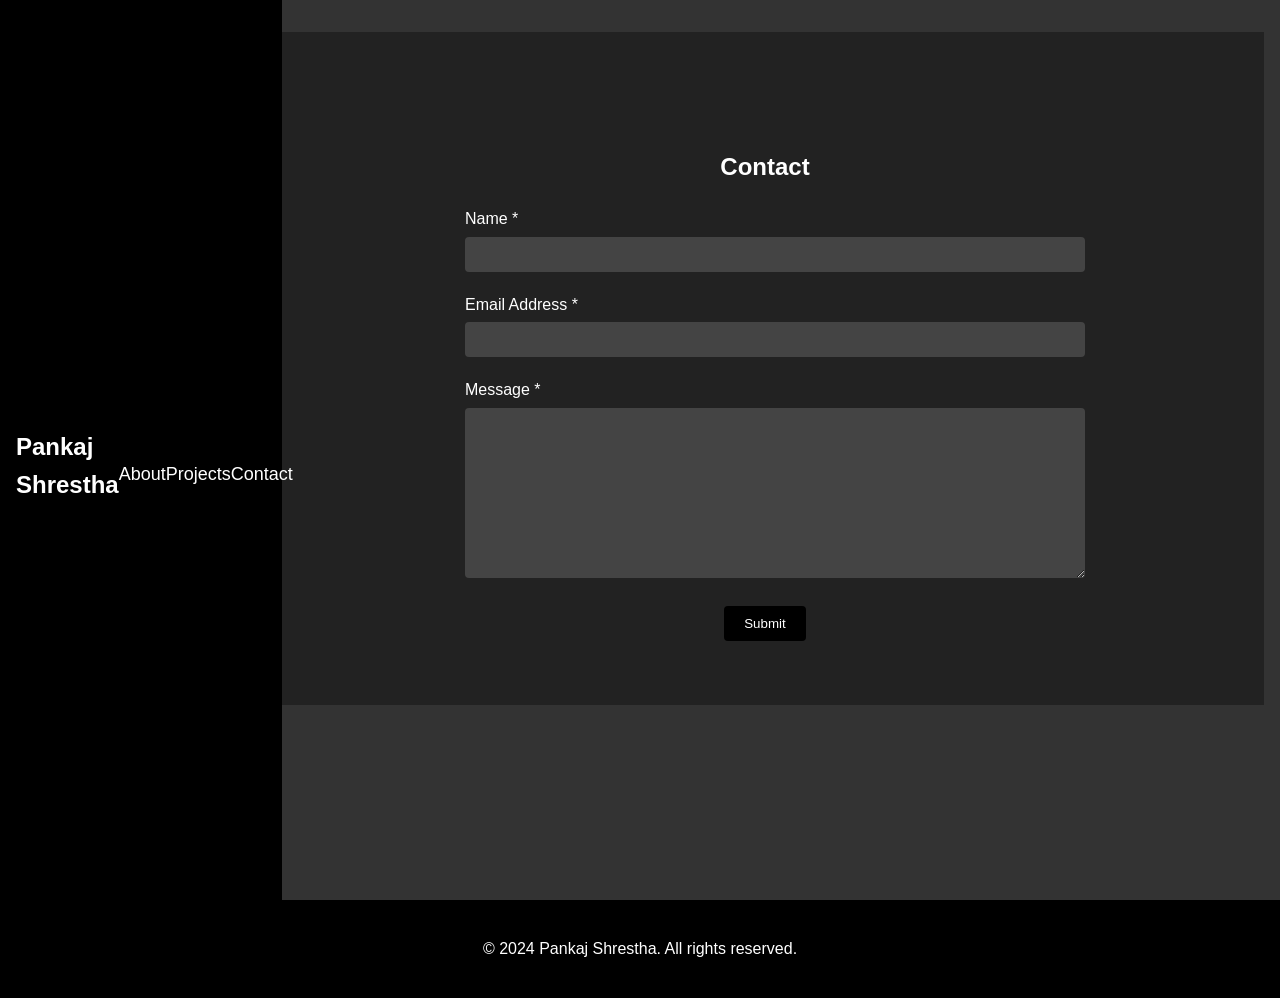
==== contact.html @ aa66aa72 "Redesign portfolio to dashboard layout" ====
<!DOCTYPE html>
<html lang="en">
<head>
    <meta charset="UTF-8">
    <meta name="viewport" content="width=device-width, initial-scale=1.0">
    <title>Contact Pankaj Shrestha</title>
    <link rel="stylesheet" href="styles.css">
</head>
<body>
    <div class="dashboard">
        <nav class="sidebar">
            <div class="logo">
                <a href="index.html">Pankaj Shrestha</a>
            </div>
            <ul>
                <li><a href="index.html#about">About</a></li>
                <li><a href="index.html#Project">Projects</a></li>
                <li><a href="#">Contact</a></li>
            </ul>
        </nav>
        <div class="main-content">
            <section id="contact">
                <div class="container">
                    <h2>Contact</h2>
                    <form action="https://formspree.io/f/mjkbvnqn" method="post">
                        <div class="form-group">
                            <label for="name">Name *</label>
                            <input type="text" id="name" name="name" required>
                        </div>
                        <div class="form-group">
                            <label for="email">Email Address *</label>
                            <input type="email" id="email" name="email" required>
                        </div>
                        <div class="form-group">
                            <label for="message">Message *</label>
                            <textarea id="message" name="message" required></textarea>
                        </div>
                        <button type="submit">Submit</button>
                    </form>
                </div>
            </section>
        </div>
    </div>
    <footer>
        <p>&copy; 2024 Pankaj Shrestha. All rights reserved.</p>
    </footer>
    <script src="script.js"></script>
</body>
</html>
---- styles.css ----
body {
    font-family: josefin-sans, Arial, sans-serif;
    margin: 0;
    padding: 0;
    background-color: #333;
    color: #fff;
    line-height: 1.6;
}

.dashboard {
    display: flex;
    min-height: 100vh;
}

.sidebar {
    width: 250px;
    background-color: #000;
    padding: 1rem;
    position: fixed;
    top: 0;
    left: 0;
    height: 100vh;
}

.sidebar .logo a {
    font-size: 1.5rem;
    font-weight: bold;
    color: #fff;
    text-decoration: none;
}

.sidebar ul {
    list-style: none;
    padding: 0;
    margin-top: 1rem;
}

.sidebar ul li {
    margin: 1rem 0;
}

.sidebar ul li a {
    text-decoration: none;
    color: #fff;
    font-size: 1.125rem;
}

.main-content {
    margin-left: 250px;
    padding: 2rem 1rem;
    flex: 1;
}

.container {
    width: 80%;
    margin: 0 auto;
    overflow: hidden;
}

header {
    background-color: #000;
    padding: 1rem 0;
    position: fixed;
    width: 100%;
    top: 0;
    z-index: 1000;
}

nav {
    display: flex;
    justify-content: space-between;
    align-items: center;
    width: 80%;
    margin: 0 auto;
}

nav .logo a {
    font-size: 1.5rem;
    font-weight: bold;
    color: #fff;
    text-decoration: none;
}

nav ul {
    list-style: none;
    display: flex;
    margin: 0;
    padding: 0;
}

nav ul li {
    margin-left: 1.25rem;
}

nav ul li a {
    text-decoration: none;
    color: #fff;
    font-size: 1.125rem;
}

.hero {
    min-height: 100vh;
    display: flex;
    justify-content: center;
    align-items: center;
    text-align: center;
    padding: 2rem 1rem;
}

.hero-text {
    max-width: 800px;
    margin: 0 auto;
}

.hero h1 {
    font-size: 3rem;
    margin-bottom: 1rem;
}

.about-container {
    background-color: #000000;
    padding: 2rem;
    border-radius: 8px;
}

.about-container p {
    font-size: 1.2em;
    line-height: 1.6;
    color: #ffffff;
    text-align: justify;
    margin: 0 auto;
    max-width: 800px;
}

section {
    padding: 4rem 1.25rem;
    text-align: center;
}

#Project {
    background-color: #444;
}

#contact {
    background-color: #222;
    padding-top: 6rem;
}

form {
    max-width: 600px;
    margin: 0 auto;
}

.form-group {
    margin-bottom: 1.25rem;
}

label {
    display: block;
    margin-bottom: 0.3125rem;
    text-align: left;
}

input,
textarea {
    width: 100%;
    padding: 0.625rem;
    border: none;
    border-radius: 4px;
    background-color: #444;
    color: #fff;
}

textarea {
    height: 150px;
}

button {
    display: inline-block;
    padding: 0.625rem 1.25rem;
    border: none;
    border-radius: 4px;
    background-color: #000;
    color: #fff;
    cursor: pointer;
    transition: background-color 0.3s ease;
}

button:hover {
    background-color: #444;
}

footer {
    background-color: #000;
    color: #fff;
    text-align: center;
    padding: 1.25rem 0;
}

#ref ul {
    list-style: none;
    padding: 0;
    display: flex;
    flex-wrap: wrap;
    justify-content: center;
}

#ref ul li {
    display: inline;
    margin: 0 10px;
    padding: 10px;
}

#ref ul li a {
    font-size: 1.2rem;
    text-decoration: none;
    color: #fff;
}

#ref ul li a:hover {
    color: #ddd;
}

@media (max-width: 768px) {
    body {
        padding-top: 120px;
    }

    nav {
        flex-direction: column;
        align-items: center;
    }

    nav ul {
        margin-top: 1rem;
    }

    nav ul li {
        margin: 0 0.625rem;
    }

    .hero h1 {
        font-size: 2.25rem;
    }

    .about-container {
        padding: 1.5rem;
    }

    .hero {
        min-height: 100vh;
    }
}

@media (max-width: 600px) {
    .container {
        width: 90%;
    }

    nav .logo a {
        font-size: 1.25rem;
    }

    nav ul li a {
        font-size: 1rem;
    }

    .hero h1 {
        font-size: 2rem;
    }

    .about-container {
        padding: 1rem;
    }

    section {
        padding: 3rem 1rem;
    }

    .about-container p {
        font-size: 1em;
    }
}

@media (max-width: 320px) {
    .hero h1 {
        font-size: 1.75rem;
    }

    .about-container p {
        font-size: 0.9em;
    }

    nav ul li {
        margin: 0 0.4rem;
    }
}

@media (max-width: 768px) {
    .dashboard {
        flex-direction: column;
    }

    .sidebar {
        position: relative;
        width: 100%;
        height: auto;
    }

    .main-content {
        margin-left: 0;
    }
}
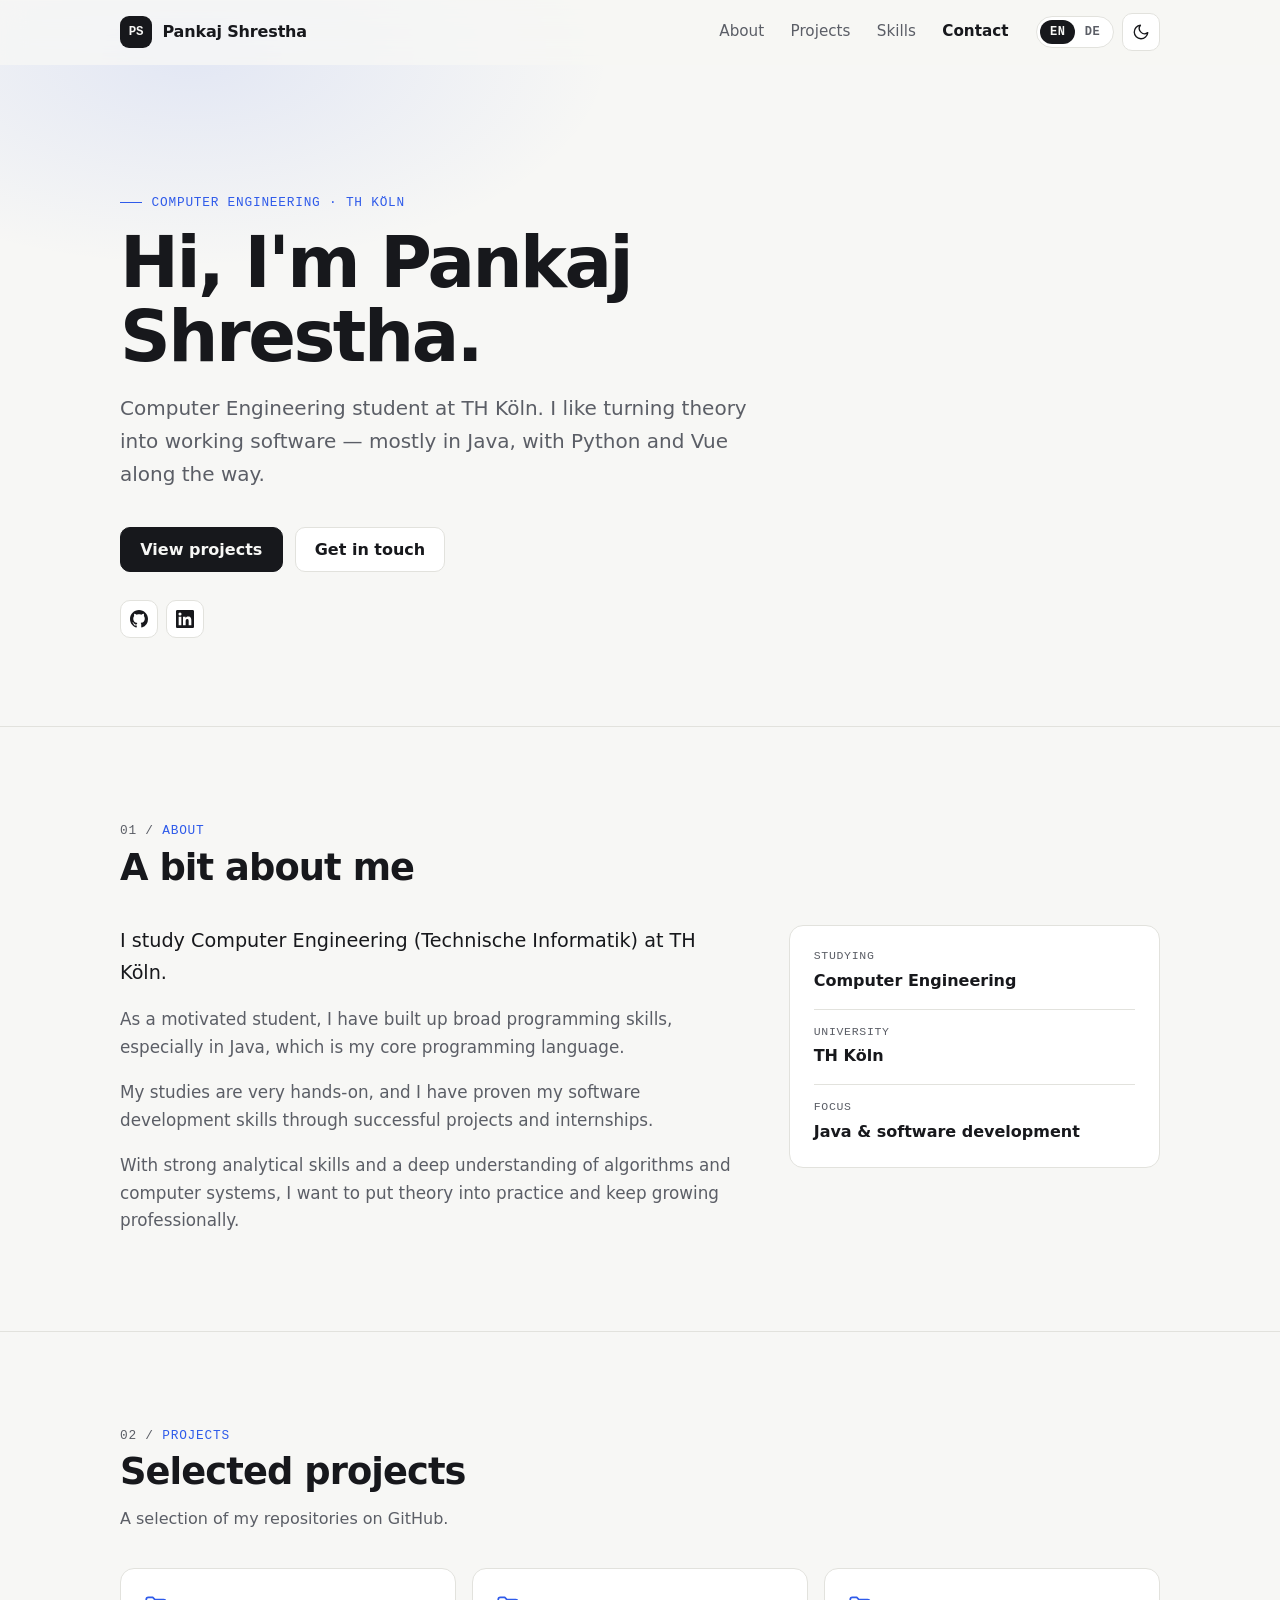
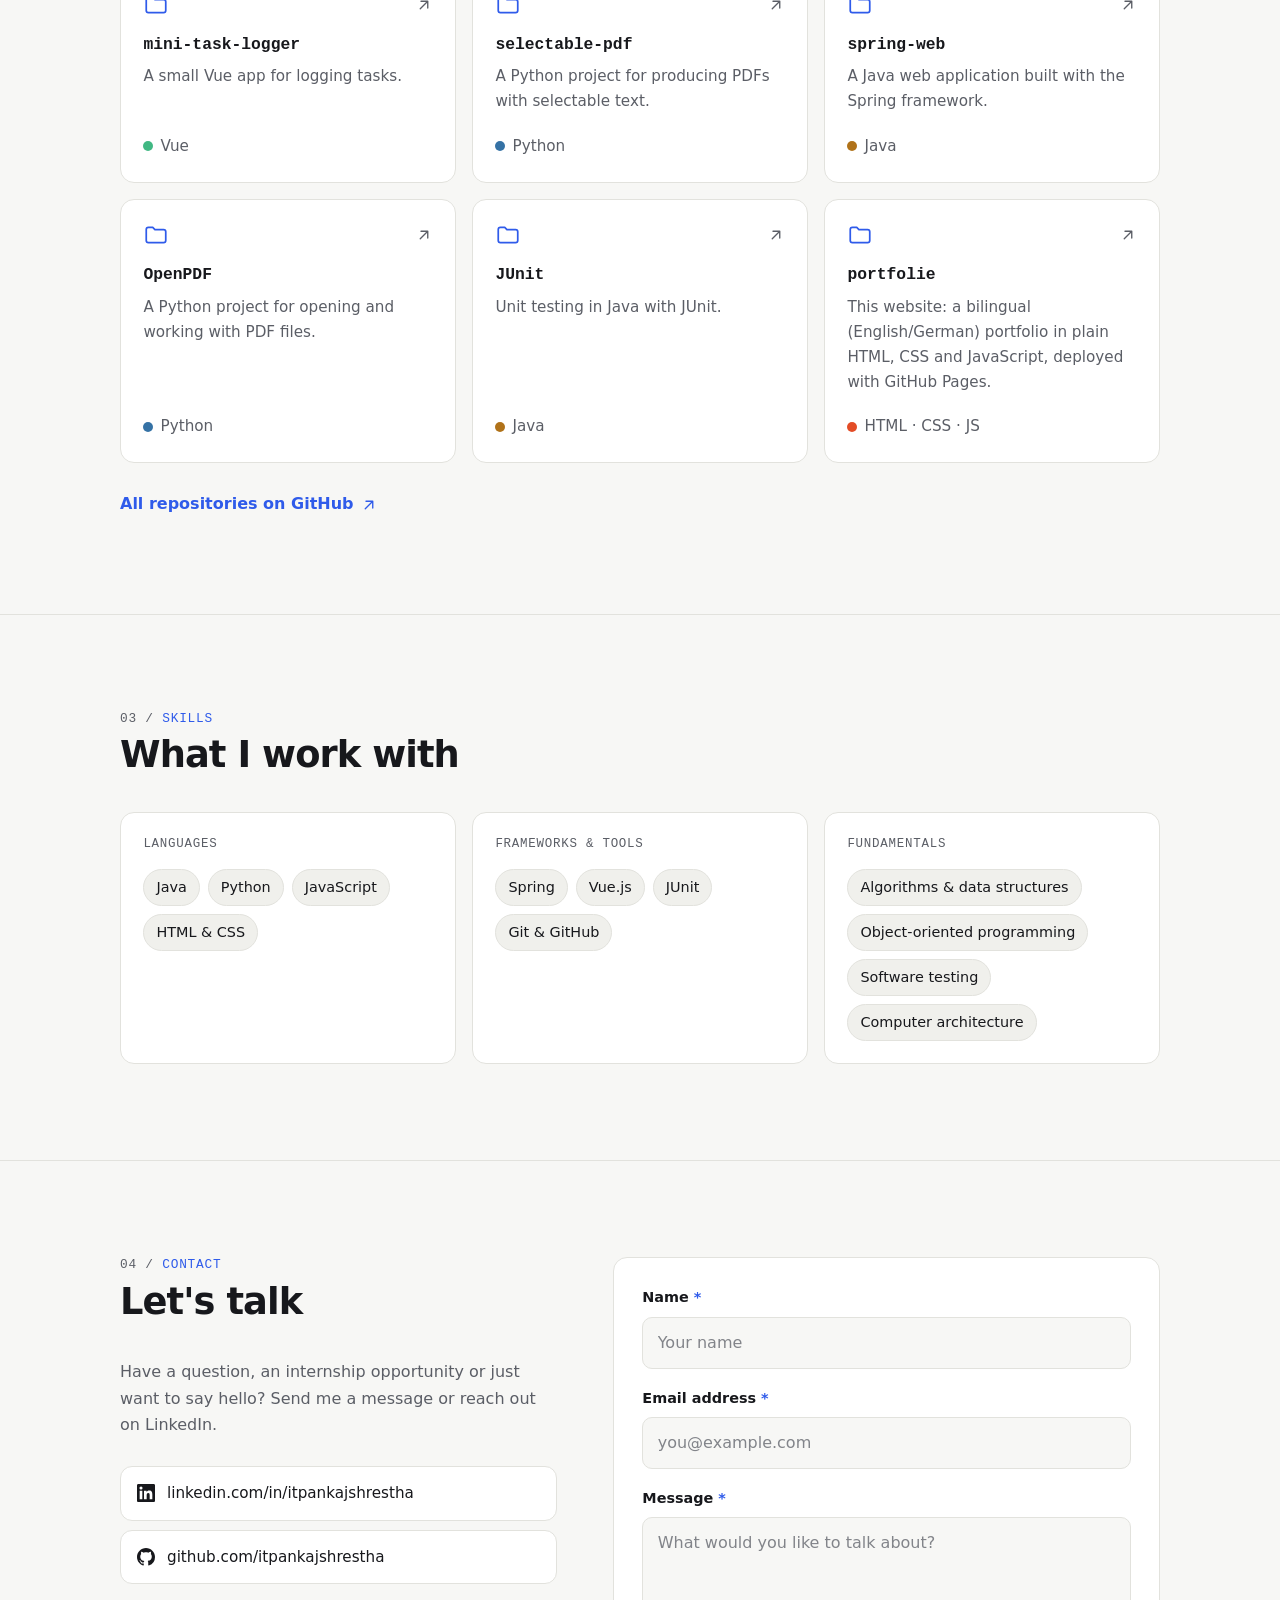
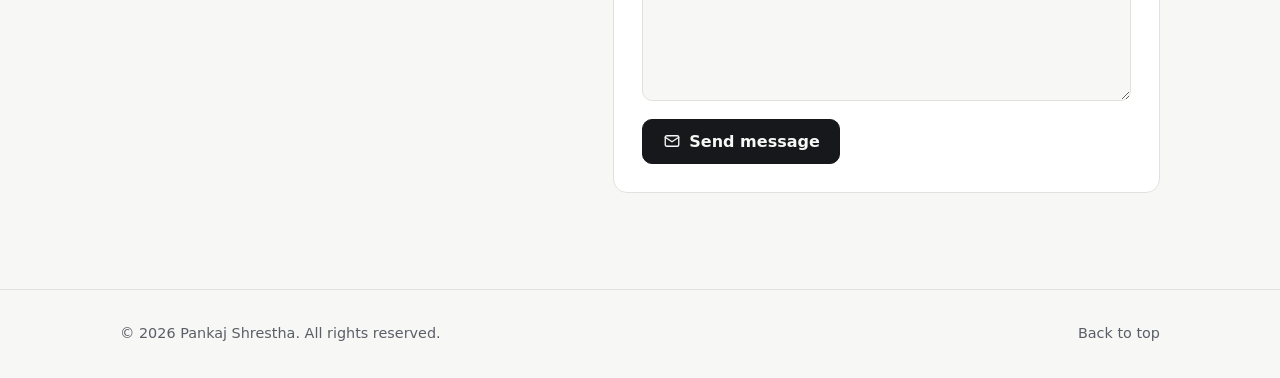
==== commit 8bb77a60: "Rebuild portfolio as a bilingual single page with ?lang=en|de The old site had several bugs: - scrip" ====
--- a/contact.html
+++ b/contact.html
@@ -2,48 +2,14 @@
 <html lang="en">
 <head>
     <meta charset="UTF-8">
-    <meta name="viewport" content="width=device-width, initial-scale=1.0">
-    <title>Contact Pankaj Shrestha</title>
-    <link rel="stylesheet" href="styles.css">
+    <meta name="viewport" content="width=device-width, initial-scale=1">
+    <title>Contact — Pankaj Shrestha</title>
+    <meta name="robots" content="noindex">
+    <!-- The contact form now lives on the main page; keep old links working. -->
+    <script>location.replace('index.html' + location.search + '#contact');</script>
+    <meta http-equiv="refresh" content="0; url=index.html#contact">
 </head>
 <body>
-    <div class="dashboard">
-        <nav class="sidebar">
-            <div class="logo">
-                <a href="index.html">Pankaj Shrestha</a>
-            </div>
-            <ul>
-                <li><a href="index.html#about">About</a></li>
-                <li><a href="index.html#Project">Projects</a></li>
-                <li><a href="#">Contact</a></li>
-            </ul>
-        </nav>
-        <div class="main-content">
-            <section id="contact">
-                <div class="container">
-                    <h2>Contact</h2>
-                    <form action="https://formspree.io/f/mjkbvnqn" method="post">
-                        <div class="form-group">
-                            <label for="name">Name *</label>
-                            <input type="text" id="name" name="name" required>
-                        </div>
-                        <div class="form-group">
-                            <label for="email">Email Address *</label>
-                            <input type="email" id="email" name="email" required>
-                        </div>
-                        <div class="form-group">
-                            <label for="message">Message *</label>
-                            <textarea id="message" name="message" required></textarea>
-                        </div>
-                        <button type="submit">Submit</button>
-                    </form>
-                </div>
-            </section>
-        </div>
-    </div>
-    <footer>
-        <p>&copy; 2024 Pankaj Shrestha. All rights reserved.</p>
-    </footer>
-    <script src="script.js"></script>
+    <p><a href="index.html#contact">Contact Pankaj Shrestha</a></p>
 </body>
 </html>
